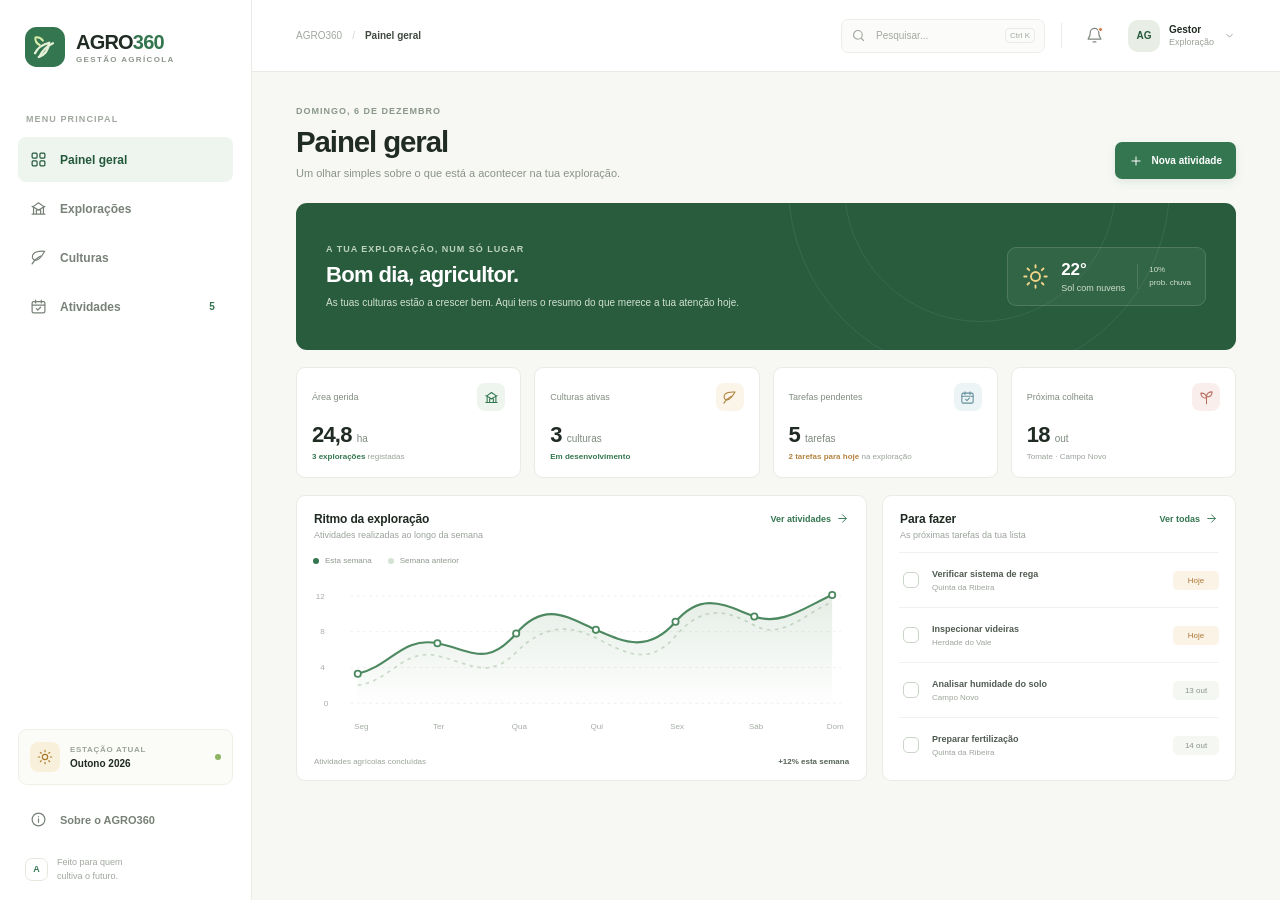
==== index.html @ 3fc0e22f "Add files via upload" ====
<!doctype html>
<html lang="pt-PT">
  <head>
    <meta charset="utf-8">
    <meta name="viewport" content="width=device-width, initial-scale=1">
    <meta name="theme-color" content="#f7f8f4">
    <meta name="description" content="AGRO360 — acompanha a tua exploração agrícola num só lugar.">
    <title>Painel | AGRO360</title>
    <link rel="manifest" href="manifest.json">
    <link rel="icon" href="assets/images/logo.svg" type="image/svg+xml">
    <link rel="stylesheet" href="assets/css/styles.css">
    <script type="module" src="assets/js/app.js"></script>
  </head>
  <body>
    <div class="app-shell">
      <aside class="sidebar" aria-label="Navegação principal">
        <a class="brand" href="index.html" aria-label="AGRO360 — início">
          <img src="assets/images/logo.svg" alt="" width="40" height="40">
          <span class="brand-copy"><strong>AGRO<span>360</span></strong><small>GESTÃO AGRÍCOLA</small></span>
        </a>
        <div class="sidebar-label">MENU PRINCIPAL</div>
        <nav class="primary-nav">
          <a class="nav-link is-active" href="#dashboard" data-view="dashboard" aria-current="page"><span class="nav-icon" data-icon="grid"></span><span>Painel geral</span></a>
          <a class="nav-link" href="#exploracoes" data-view="exploracoes"><span class="nav-icon" data-icon="land"></span><span>Explorações</span></a>
          <a class="nav-link" href="#culturas" data-view="culturas"><span class="nav-icon" data-icon="leaf"></span><span>Culturas</span></a>
          <a class="nav-link" href="#atividades" data-view="atividades"><span class="nav-icon" data-icon="calendar"></span><span>Atividades</span><span class="nav-count" id="pending-count">6</span></a>
        </nav>
        <div class="sidebar-bottom">
          <div class="season-card"><span class="season-icon" data-icon="sun"></span><div><span>ESTAÇÃO ATUAL</span><strong>Outono 2026</strong></div><span class="season-dot" aria-hidden="true"></span></div>
          <a class="nav-link about-link" href="pages/sobre.html"><span class="nav-icon" data-icon="info"></span><span>Sobre o AGRO360</span></a>
          <div class="sidebar-credit"><span class="credit-mark">A</span><span>Feito para quem<br>cultiva o futuro.</span></div>
        </div>
      </aside>
      <main class="main-area">
        <header class="topbar">
          <div class="breadcrumbs"><span>AGRO360</span><span class="crumb-divider">/</span><strong id="current-section">Painel geral</strong></div>
          <div class="topbar-actions">
            <label class="search-box"><span data-icon="search"></span><input id="global-search" type="search" placeholder="Pesquisar..." aria-label="Pesquisar na página"><kbd>Ctrl K</kbd></label>
            <span class="topbar-divider" aria-hidden="true"></span>
            <button class="icon-button notification-button" type="button" aria-label="Notificações"><span data-icon="bell"></span><i aria-hidden="true"></i></button>
            <div class="profile" aria-label="Perfil do gestor"><span class="avatar">AG</span><span class="profile-copy"><strong>Gestor</strong><small>Exploração</small></span><span class="profile-chevron" data-icon="chevron-down"></span></div>
          </div>
        </header>
        <div class="page-content" id="app-content" aria-live="polite"></div>
      </main>
    </div>
    <nav class="mobile-nav" aria-label="Navegação móvel">
      <a class="mobile-nav-link is-active" href="#dashboard" data-view="dashboard" aria-label="Painel geral"><span data-icon="grid"></span><small>Painel</small></a>
      <a class="mobile-nav-link" href="#exploracoes" data-view="exploracoes" aria-label="Explorações"><span data-icon="land"></span><small>Campos</small></a>
      <a class="mobile-nav-link" href="#culturas" data-view="culturas" aria-label="Culturas"><span data-icon="leaf"></span><small>Culturas</small></a>
      <a class="mobile-nav-link" href="#atividades" data-view="atividades" aria-label="Atividades"><span data-icon="calendar"></span><small>Tarefas</small></a>
    </nav>
    <div class="modal-backdrop" id="activity-modal" hidden>
      <section class="dialog" role="dialog" aria-modal="true" aria-labelledby="modal-title">
        <div class="dialog-heading"><div><span class="eyebrow">ORGANIZA A EXPLORAÇÃO</span><h2 id="modal-title">Nova atividade</h2></div><button class="icon-button close-modal" type="button" aria-label="Fechar"><span data-icon="close"></span></button></div>
        <form id="activity-form">
          <label class="field-label" for="activity-name">O que é preciso fazer?</label>
          <input class="form-input" id="activity-name" name="name" maxlength="70" placeholder="Ex.: Verificar sistema de rega" required>
          <label class="field-label" for="activity-field">Exploração</label>
          <select class="form-input" id="activity-field" name="field"><option>Quinta da Ribeira</option><option>Herdade do Vale</option><option>Campo Novo</option></select>
          <label class="field-label" for="activity-date">Data prevista</label>
          <input class="form-input" id="activity-date" name="date" type="date" required>
          <div class="dialog-actions"><button class="button button-quiet close-modal" type="button">Cancelar</button><button class="button button-primary" type="submit"><span data-icon="plus"></span>Adicionar atividade</button></div>
        </form>
      </section>
    </div>
    <div class="toast" id="toast" role="status" aria-live="polite"></div>
  </body>
</html>
---- assets/css/styles.css ----
:root {
  color-scheme: light;
  --ink: #202b23;
  --muted: #899188;
  --line: #e9ece5;
  --canvas: #f7f8f4;
  --paper: #fff;
  --green: #347650;
  --green-dark: #24583b;
  --green-soft: #edf5ee;
  --amber-soft: #fbf3e6;
  --red: #bd6250;
  --red-soft: #faeeeb;
  font-family: "DM Sans", "Segoe UI", sans-serif;
  font-synthesis: none;
  text-rendering: optimizeLegibility;
  -webkit-font-smoothing: antialiased;
  -moz-osx-font-smoothing: grayscale;
  font-weight: 400;
  background: var(--canvas);
  color: var(--ink);
}

* {
  box-sizing: border-box;
}

body {
  min-width: 320px;
  min-height: 100vh;
  margin: 0;
}

button,
input,
select {
  font: inherit;
}

button,
a {
  -webkit-tap-highlight-color: transparent;
}

button {
  color: inherit;
}

a {
  color: inherit;
  text-decoration: none;
}

svg {
  display: block;
}

[hidden] {
  display: none !important;
}

.app-shell {
  min-height: 100vh;
}

.sidebar {
  width: 252px;
  position: fixed;
  inset: 0 auto 0 0;
  z-index: 5;
  display: flex;
  flex-direction: column;
  padding: 27px 18px 17px;
  background: #fff;
  border-right: 1px solid var(--line);
}

.brand {
  display: flex;
  align-items: center;
  gap: 11px;
  padding: 0 7px;
}

.brand img {
  flex: 0 0 40px;
}

.brand-copy {
  display: flex;
  flex-direction: column;
  gap: 1px;
}

.brand-copy strong {
  font-family: Manrope, sans-serif;
  font-size: 20px;
  letter-spacing: -.8px;
  line-height: 1.2;
}

.brand-copy strong span {
  color: var(--green);
}

.brand-copy small {
  color: #8d968c;
  font-size: 8px;
  font-weight: 700;
  letter-spacing: 1.35px;
}

.sidebar-label {
  margin: 47px 8px 13px;
  color: #a1a89f;
  font-size: 9px;
  font-weight: 700;
  letter-spacing: 1.1px;
}

.primary-nav {
  display: grid;
  gap: 4px;
}

.nav-link {
  min-height: 45px;
  display: flex;
  align-items: center;
  gap: 12px;
  padding: 0 11px;
  border-radius: 8px;
  color: #788178;
  font-size: 12px;
  font-weight: 600;
  transition: .18s ease;
}

.nav-link:hover {
  background: #f7f8f5;
  color: var(--ink);
}

.nav-link.is-active {
  color: var(--green-dark);
  background: var(--green-soft);
}

.nav-icon {
  width: 19px;
  height: 19px;
  display: grid;
  place-items: center;
}

.nav-icon svg {
  width: 17px;
  height: 17px;
}

.nav-count {
  margin-left: auto;
  min-width: 20px;
  height: 20px;
  display: grid;
  place-items: center;
  border-radius: 6px;
  background: #fff;
  color: var(--green);
  font-size: 10px;
}

.sidebar-bottom {
  margin-top: auto;
}

.season-card {
  display: flex;
  align-items: center;
  gap: 10px;
  margin: 0 0 15px;
  padding: 12px 11px;
  border: 1px solid #eef0e8;
  border-radius: 9px;
  background: #fbfcf8;
}

.season-icon {
  width: 30px;
  height: 30px;
  display: grid;
  place-items: center;
  border-radius: 8px;
  color: #a9782e;
  background: #f9f0dc;
}

.season-icon svg {
  width: 16px;
  height: 16px;
}

.season-card div {
  display: grid;
  gap: 4px;
}

.season-card div span {
  color: #9ca399;
  font-size: 8px;
  font-weight: 700;
  letter-spacing: .7px;
}

.season-card strong {
  font-size: 10px;
  font-weight: 600;
}

.season-dot {
  width: 6px;
  height: 6px;
  margin-left: auto;
  border-radius: 50%;
  background: #8db461;
}

.about-link {
  min-height: 39px;
  font-size: 11px;
}

.sidebar-credit {
  display: flex;
  align-items: center;
  gap: 9px;
  margin: 17px 7px 0;
  color: #a0a79e;
  font-size: 9px;
  line-height: 1.5;
}

.credit-mark {
  width: 23px;
  height: 23px;
  display: grid;
  place-items: center;
  border: 1px solid #e4e9df;
  border-radius: 7px;
  color: var(--green);
  font-family: Manrope, sans-serif;
  font-weight: 800;
}

.main-area {
  min-height: 100vh;
  margin-left: 252px;
}

.topbar {
  height: 72px;
  position: sticky;
  top: 0;
  z-index: 4;
  display: flex;
  align-items: center;
  justify-content: space-between;
  padding: 0 44px;
  border-bottom: 1px solid var(--line);
  background: rgba(255, 255, 255, .94);
  backdrop-filter: blur(12px);
}

.breadcrumbs {
  display: flex;
  align-items: center;
  gap: 10px;
  color: #a0a79f;
  font-size: 10px;
}

.breadcrumbs strong {
  color: #404a41;
  font-weight: 600;
}

.crumb-divider {
  color: #d2d7ce;
}

.topbar-actions {
  display: flex;
  align-items: center;
  gap: 16px;
}

.search-box {
  width: 204px;
  height: 34px;
  display: flex;
  align-items: center;
  gap: 8px;
  padding: 0 9px;
  border: 1px solid #ecefe9;
  border-radius: 7px;
  color: #9da49a;
  background: #fbfcfa;
}

.search-box>span svg {
  width: 15px;
  height: 15px;
}

.search-box input {
  width: 100%;
  min-width: 0;
  border: 0;
  outline: 0;
  color: var(--ink);
  background: transparent;
  font-size: 10px;
}

.search-box input::placeholder {
  color: #a2a9a0;
}

.search-box kbd {
  flex: 0 0 auto;
  padding: 2px 4px;
  border: 1px solid #e9ece6;
  border-radius: 4px;
  color: #a2a9a0;
  font-family: inherit;
  font-size: 8px;
}

.topbar-divider {
  width: 1px;
  height: 25px;
  background: var(--line);
}

.icon-button {
  width: 34px;
  height: 34px;
  display: grid;
  place-items: center;
  border: 1px solid transparent;
  border-radius: 8px;
  background: transparent;
  color: #7f887e;
  cursor: pointer;
}

.icon-button:hover {
  border-color: var(--line);
  background: #fbfcfa;
}

.icon-button svg {
  width: 17px;
  height: 17px;
}

.notification-button {
  position: relative;
}

.notification-button i {
  width: 5px;
  height: 5px;
  position: absolute;
  top: 7px;
  right: 8px;
  border: 1px solid #fff;
  border-radius: 50%;
  background: #d17a4b;
}

.profile {
  display: flex;
  align-items: center;
  gap: 9px;
}

.avatar {
  width: 32px;
  height: 32px;
  display: grid;
  place-items: center;
  border-radius: 10px;
  background: #e8eee5;
  color: var(--green-dark);
  font-size: 10px;
  font-weight: 700;
}

.profile-copy {
  display: grid;
  gap: 2px;
}

.profile-copy strong {
  font-size: 10px;
  font-weight: 600;
}

.profile-copy small {
  color: #9aa198;
  font-size: 9px;
}

.profile-chevron {
  color: #9aa198;
}

.profile-chevron svg {
  width: 13px;
  height: 13px;
}

.page-content {
  width: min(1180px, 100%);
  margin: 0 auto;
  padding: 34px 44px 54px;
}

.page-heading {
  display: flex;
  align-items: flex-end;
  justify-content: space-between;
  gap: 18px;
  margin-bottom: 24px;
}

.eyebrow {
  display: block;
  margin-bottom: 8px;
  color: #8a978a;
  font-size: 9px;
  font-weight: 700;
  letter-spacing: 1px;
}

h1,
h2,
h3 {
  font-family: Manrope, "Segoe UI", sans-serif;
}

.page-heading h1 {
  margin: 0;
  font-size: clamp(24px, 2.3vw, 31px);
  font-weight: 700;
  letter-spacing: -1.1px;
  line-height: 1.2;
}

.page-heading p {
  margin: 8px 0 0;
  color: #8a9389;
  font-size: 11px;
}

.button {
  min-height: 37px;
  display: inline-flex;
  align-items: center;
  justify-content: center;
  gap: 8px;
  padding: 0 13px;
  border: 1px solid transparent;
  border-radius: 7px;
  font-size: 10px;
  font-weight: 600;
  cursor: pointer;
  transition: .18s ease;
}

.button svg {
  width: 14px;
  height: 14px;
}

.button-primary {
  background: var(--green);
  color: white;
  box-shadow: 0 3px 8px #34765020;
}

.button-primary:hover {
  background: var(--green-dark);
  transform: translateY(-1px);
}

.button-quiet {
  border-color: var(--line);
  background: white;
  color: #667066;
}

.button-quiet:hover {
  background: #f7f8f5;
}

.welcome-banner {
  min-height: 147px;
  position: relative;
  overflow: hidden;
  display: flex;
  align-items: center;
  justify-content: space-between;
  gap: 20px;
  margin-bottom: 17px;
  padding: 25px 30px;
  border-radius: 11px;
  background: #285c3d;
  color: #fff;
}

.welcome-banner::before,
.welcome-banner::after {
  content: "";
  position: absolute;
  border: 1px solid #ffffff14;
  border-radius: 50%;
  pointer-events: none;
}

.welcome-banner::before {
  width: 270px;
  height: 270px;
  top: -153px;
  right: 120px;
}

.welcome-banner::after {
  width: 380px;
  height: 380px;
  top: -208px;
  right: 66px;
}

.welcome-copy,
.weather-summary {
  position: relative;
  z-index: 1;
}

.welcome-copy .eyebrow {
  margin-bottom: 8px;
  color: #bed3be;
}

.welcome-copy h2 {
  margin: 0;
  font-size: 22px;
  font-weight: 600;
  letter-spacing: -.65px;
}

.welcome-copy p {
  max-width: 440px;
  margin: 7px 0 0;
  color: #d1e0d1;
  font-size: 10px;
  line-height: 1.55;
}

.weather-summary {
  min-width: 166px;
  display: flex;
  align-items: center;
  gap: 12px;
  padding: 12px 14px;
  border: 1px solid #ffffff24;
  border-radius: 9px;
  background: #ffffff0d;
}

.weather-sun {
  color: #f3d58a;
}

.weather-sun svg {
  width: 27px;
  height: 27px;
}

.weather-text {
  display: grid;
  gap: 3px;
}

.weather-text strong {
  font-family: Manrope, sans-serif;
  font-size: 17px;
}

.weather-text span {
  color: #d0dfd0;
  font-size: 9px;
}

.weather-extra {
  margin-left: auto;
  padding-left: 11px;
  border-left: 1px solid #ffffff24;
  color: #d0dfd0;
  font-size: 8px;
  line-height: 1.55;
}

.metrics-grid {
  display: grid;
  grid-template-columns: repeat(4, minmax(0, 1fr));
  gap: 13px;
  margin-bottom: 17px;
}

.metric-card {
  min-height: 111px;
  padding: 15px 15px 13px;
  border: 1px solid var(--line);
  border-radius: 9px;
  background: var(--paper);
}

.metric-top {
  display: flex;
  align-items: center;
  justify-content: space-between;
  gap: 8px;
}

.metric-label {
  color: #818b81;
  font-size: 9px;
  font-weight: 500;
}

.metric-icon {
  width: 28px;
  height: 28px;
  display: grid;
  place-items: center;
  border-radius: 8px;
}

.metric-icon svg {
  width: 15px;
  height: 15px;
}

.metric-icon.green {
  color: var(--green);
  background: #edf5ee;
}

.metric-icon.gold {
  color: #ad823d;
  background: #fbf4e8;
}

.metric-icon.blue {
  color: #638e9b;
  background: #edf4f5;
}

.metric-icon.rose {
  color: #ba7060;
  background: #f9eeeb;
}

.metric-number {
  display: flex;
  align-items: baseline;
  gap: 5px;
  margin-top: 11px;
  font-family: Manrope, sans-serif;
  font-size: 22px;
  font-weight: 700;
  letter-spacing: -.8px;
}

.metric-number small {
  color: #7e897e;
  font-family: "DM Sans", sans-serif;
  font-size: 10px;
  font-weight: 500;
  letter-spacing: 0;
}

.metric-note {
  margin-top: 4px;
  color: #9aa299;
  font-size: 8px;
}

.metric-note .positive {
  color: var(--green);
  font-weight: 600;
}

.metric-note .highlight {
  color: #b4823e;
  font-weight: 600;
}

.dashboard-grid {
  display: grid;
  grid-template-columns: minmax(0, 1.42fr) minmax(275px, .88fr);
  gap: 15px;
}

.panel {
  min-width: 0;
  border: 1px solid var(--line);
  border-radius: 9px;
  background: #fff;
}

.panel-header {
  display: flex;
  align-items: flex-start;
  justify-content: space-between;
  gap: 12px;
  padding: 16px 17px 12px;
}

.panel-header h2 {
  margin: 0;
  font-size: 12px;
  font-weight: 700;
  letter-spacing: -.15px;
}

.panel-header p {
  margin: 4px 0 0;
  color: #9ba39a;
  font-size: 9px;
}

.text-link {
  display: inline-flex;
  align-items: center;
  gap: 5px;
  color: var(--green);
  font-size: 9px;
  font-weight: 600;
  white-space: nowrap;
}

.text-link:hover {
  color: var(--green-dark);
}

.text-link svg {
  width: 13px;
  height: 13px;
}

.chart-area {
  padding: 4px 16px 12px;
}

.chart-legend {
  display: flex;
  align-items: center;
  gap: 16px;
  color: #8e978d;
  font-size: 8px;
}

.chart-legend span {
  display: inline-flex;
  align-items: center;
  gap: 6px;
}

.legend-dot {
  width: 6px;
  height: 6px;
  border-radius: 50%;
  background: var(--green);
}

.legend-dot.muted {
  background: #d4e3d3;
}

.chart {
  width: 100%;
  height: 173px;
  overflow: visible;
  margin-top: 7px;
}

.chart text {
  fill: #a5ada4;
  font-family: "DM Sans", sans-serif;
  font-size: 9px;
}

.chart .grid-line {
  stroke: #edf0eb;
  stroke-dasharray: 3 4;
}

.chart .area-fill {
  fill: url(#chartFill);
}

.chart .chart-line {
  fill: none;
  stroke: #4d8960;
  stroke-linecap: round;
  stroke-linejoin: round;
  stroke-width: 2.4;
}

.chart .chart-point {
  fill: #fff;
  stroke: #4d8960;
  stroke-width: 2;
}

.panel-footer {
  display: flex;
  justify-content: space-between;
  padding: 0 17px 14px;
  color: #9ba39a;
  font-size: 8px;
}

.panel-footer strong {
  color: #546255;
  font-weight: 600;
}

.tasks-list {
  display: grid;
  padding: 0 16px 5px;
}

.task-row {
  display: flex;
  align-items: center;
  gap: 10px;
  min-height: 55px;
  border-top: 1px solid #f0f2ee;
}

.task-check {
  width: 16px;
  height: 16px;
  flex: 0 0 16px;
  appearance: none;
  border: 1.4px solid #cbd4c9;
  border-radius: 5px;
  background: white;
  cursor: pointer;
}

.task-check:checked {
  border-color: var(--green);
  background: var(--green);
}

.task-check:checked::after {
  content: "";
  width: 7px;
  height: 4px;
  display: block;
  margin: 3px 0 0 3px;
  border-bottom: 1.5px solid white;
  border-left: 1.5px solid white;
  transform: rotate(-45deg);
}

.task-copy {
  min-width: 0;
  flex: 1;
  display: grid;
  gap: 4px;
}

.task-copy strong {
  overflow: hidden;
  color: #505b51;
  font-size: 9px;
  font-weight: 600;
  text-overflow: ellipsis;
  white-space: nowrap;
}

.task-copy span {
  color: #9da49b;
  font-size: 8px;
}

.task-date {
  min-width: 46px;
  padding: 5px 6px;
  border-radius: 5px;
  color: #8a938a;
  background: #f5f7f3;
  font-size: 8px;
  text-align: center;
  white-space: nowrap;
}

.task-date.today {
  color: #ae7836;
  background: var(--amber-soft);
}

.task-row.is-complete .task-copy strong {
  color: #a2aaa1;
  text-decoration: line-through;
}

.task-row.is-complete .task-date {
  opacity: .6;
}

.empty-state {
  padding: 23px 12px;
  color: #8e978e;
  font-size: 10px;
  text-align: center;
}

.empty-state strong {
  display: block;
  margin-bottom: 5px;
  color: #596459;
  font-size: 11px;
}

.section-grid {
  display: grid;
  grid-template-columns: repeat(3, minmax(0, 1fr));
  gap: 14px;
}

.field-card,
.crop-card {
  overflow: hidden;
  border: 1px solid var(--line);
  border-radius: 10px;
  background: #fff;
}

.field-illustration {
  height: 106px;
  position: relative;
  overflow: hidden;
  background: linear-gradient(155deg, #dce9d5, #a9c18e);
}

.field-illustration::before {
  content: "";
  position: absolute;
  width: 130%;
  height: 80px;
  left: -15%;
  bottom: -26px;
  border: 1px solid #fff8;
  border-radius: 50%;
  transform: rotate(-8deg);
  box-shadow: 0 -13px 0 #70966e, 0 -27px 0 #8faf7a, 0 -41px 0 #9fbd88;
}

.field-illustration.gold {
  background: linear-gradient(155deg, #efe8c7, #c9b877);
}

.field-illustration.gold::before {
  box-shadow: 0 -13px 0 #aa9d64, 0 -27px 0 #c1b478, 0 -41px 0 #d2c58a;
}

.field-illustration.blue {
  background: linear-gradient(155deg, #d9e8df, #9cb6a2);
}

.field-illustration.blue::before {
  box-shadow: 0 -13px 0 #648b73, 0 -27px 0 #7ea389, 0 -41px 0 #94b19a;
}

.field-tag {
  position: absolute;
  top: 10px;
  left: 10px;
  padding: 5px 7px;
  border: 1px solid #ffffffa3;
  border-radius: 5px;
  background: #ffffffd9;
  color: #5e745d;
  font-size: 8px;
  font-weight: 600;
}

.field-body,
.crop-body {
  padding: 15px;
}

.field-title-row {
  display: flex;
  justify-content: space-between;
  gap: 10px;
}

.field-title-row h2,
.crop-title {
  margin: 0;
  font-size: 12px;
  font-weight: 700;
}

.field-title-row span {
  color: var(--green);
  font-size: 9px;
  font-weight: 600;
}

.field-body p,
.crop-body p {
  margin: 6px 0 14px;
  color: #929b91;
  font-size: 9px;
}

.field-stats {
  display: flex;
  gap: 23px;
  padding-top: 11px;
  border-top: 1px solid #eff1ed;
}

.field-stats div {
  display: grid;
  gap: 4px;
}

.field-stats span {
  color: #9ba39a;
  font-size: 8px;
}

.field-stats strong {
  color: #566056;
  font-size: 9px;
  font-weight: 600;
}

.crop-top {
  display: flex;
  align-items: center;
  gap: 11px;
  margin-bottom: 14px;
}

.crop-emoji {
  width: 38px;
  height: 38px;
  display: grid;
  place-items: center;
  border-radius: 10px;
  background: #edf5e8;
  font-size: 18px;
}

.crop-emoji.orange {
  background: #f9f0df;
}

.crop-emoji.purple {
  background: #f1edf6;
}

.crop-top small {
  display: block;
  margin-top: 4px;
  color: #98a097;
  font-size: 8px;
}

.progress-label {
  display: flex;
  justify-content: space-between;
  margin: 14px 0 7px;
  color: #8f998e;
  font-size: 8px;
}

.progress-label strong {
  color: #647064;
  font-size: 8px;
}

.progress-track {
  height: 5px;
  overflow: hidden;
  border-radius: 99px;
  background: #edf0eb;
}

.progress-value {
  height: 100%;
  border-radius: inherit;
  background: #7cab73;
}

.crop-meta {
  display: flex;
  justify-content: space-between;
  gap: 8px;
  margin-top: 14px;
  padding-top: 11px;
  border-top: 1px solid #eff1ed;
  color: #929b91;
  font-size: 8px;
}

.crop-meta strong {
  color: #566056;
  font-size: 8px;
  font-weight: 600;
}

.activity-panel {
  overflow: hidden;
}

.activity-row {
  display: grid;
  grid-template-columns: 38px minmax(0, 1fr) auto;
  align-items: center;
  gap: 12px;
  padding: 12px 17px;
  border-top: 1px solid #f0f2ee;
}

.activity-date {
  min-height: 38px;
  display: grid;
  place-content: center;
  border-radius: 8px;
  background: #f3f6ef;
  text-align: center;
}

.activity-date strong {
  color: #557455;
  font-family: Manrope, sans-serif;
  font-size: 14px;
  line-height: 1;
}

.activity-date span {
  margin-top: 3px;
  color: #909a8e;
  font-size: 7px;
  text-transform: uppercase;
}

.activity-details strong {
  display: block;
  color: #4e594f;
  font-size: 10px;
  font-weight: 600;
}

.activity-details span {
  display: block;
  margin-top: 4px;
  color: #9aa198;
  font-size: 8px;
}

.activity-status {
  display: flex;
  align-items: center;
  gap: 6px;
  padding: 5px 7px;
  border-radius: 5px;
  background: var(--amber-soft);
  color: #a97a3f;
  font-size: 8px;
  white-space: nowrap;
}

.activity-status.done {
  background: var(--green-soft);
  color: var(--green);
}

.activity-status.late {
  background: var(--red-soft);
  color: var(--red);
}

.activity-status .task-check {
  width: 12px;
  height: 12px;
  flex-basis: 12px;
}

.activity-status .task-check:checked::after {
  width: 6px;
  height: 3px;
  margin: 2px 0 0 2px;
}

.about-hero {
  max-width: 730px;
  margin: 14px 0 25px;
}

.about-hero h1 {
  margin-bottom: 12px;
  font-size: 36px;
  letter-spacing: -1.3px;
}

.about-hero p {
  max-width: 610px;
  color: #788379;
  font-size: 13px;
  line-height: 1.8;
}

.about-values {
  display: grid;
  grid-template-columns: repeat(3, 1fr);
  gap: 13px;
}

.value-card {
  padding: 18px;
  border: 1px solid var(--line);
  border-radius: 9px;
  background: #fff;
}

.value-card .metric-icon {
  margin-bottom: 15px;
}

.value-card h2 {
  margin-bottom: 7px;
  font-size: 13px;
}

.value-card p {
  margin: 0;
  color: #859086;
  font-size: 10px;
  line-height: 1.7;
}

.modal-backdrop {
  position: fixed;
  inset: 0;
  z-index: 10;
  display: grid;
  place-items: center;
  padding: 20px;
  background: #17231970;
  backdrop-filter: blur(3px);
}

.dialog {
  width: min(100%, 430px);
  padding: 22px;
  border: 1px solid #ffffffa3;
  border-radius: 12px;
  background: white;
  box-shadow: 0 24px 70px #18251d36;
}

.dialog-heading {
  display: flex;
  align-items: flex-start;
  justify-content: space-between;
  margin-bottom: 20px;
}

.dialog-heading .eyebrow {
  margin-bottom: 5px;
}

.dialog-heading h2 {
  margin: 0;
  font-size: 20px;
  letter-spacing: -.5px;
}

.dialog form {
  display: grid;
}

.field-label {
  margin: 0 0 7px;
  color: #5f6b60;
  font-size: 10px;
  font-weight: 600;
}

.form-input {
  width: 100%;
  height: 39px;
  margin-bottom: 15px;
  padding: 0 10px;
  border: 1px solid #e6eae3;
  border-radius: 6px;
  outline: 0;
  background: #fcfdfb;
  color: #3d493f;
  font-size: 10px;
}

.form-input:focus {
  border-color: #77a282;
  box-shadow: 0 0 0 3px #34765016;
}

.dialog-actions {
  display: flex;
  justify-content: flex-end;
  gap: 8px;
  margin-top: 2px;
}

.toast {
  position: fixed;
  right: 24px;
  bottom: 24px;
  z-index: 12;
  padding: 11px 15px;
  border: 1px solid #dce9db;
  border-radius: 8px;
  background: #fff;
  color: #386c48;
  box-shadow: 0 6px 22px #26362914;
  font-size: 10px;
  opacity: 0;
  pointer-events: none;
  transform: translateY(8px);
  transition: .2s ease;
}

.toast.is-visible {
  opacity: 1;
  transform: translateY(0);
}

.mobile-nav {
  display: none;
}

.offline-page {
  min-height: 100vh;
  display: grid;
  place-items: center;
  padding: 24px;
}

.offline-card {
  width: min(100%, 440px);
  padding: 32px;
  text-align: center;
}

.offline-card img {
  margin: 0 auto 20px;
}

.offline-card h1 {
  margin: 0 0 10px;
  font-size: 24px;
}

.offline-card p {
  margin: 0 auto 22px;
  color: #859086;
  font-size: 12px;
  line-height: 1.7;
}

@media (max-width: 1120px) {
  .topbar {
    padding-right: 28px;
    padding-left: 28px;
  }

  .page-content {
    padding-right: 28px;
    padding-left: 28px;
  }

  .metrics-grid {
    grid-template-columns: repeat(2, minmax(0, 1fr));
  }

  .section-grid {
    grid-template-columns: repeat(2, minmax(0, 1fr));
  }

  .section-grid> :last-child:nth-child(odd) {
    grid-column: 1 / -1;
  }
}

@media (max-width: 820px) {
  .sidebar {
    width: 218px;
  }

  .main-area {
    margin-left: 218px;
  }

  .search-box {
    width: 170px;
  }

  .dashboard-grid {
    grid-template-columns: 1fr;
  }
}

@media (max-width: 640px) {
  body {
    padding-bottom: 66px;
  }

  .sidebar {
    display: none;
  }

  .main-area {
    margin-left: 0;
  }

  .topbar {
    height: 57px;
    padding: 0 18px;
  }

  .breadcrumbs {
    gap: 7px;
    font-size: 9px;
  }

  .topbar-actions {
    gap: 8px;
  }

  .search-box {
    width: 33px;
    height: 33px;
    justify-content: center;
    padding: 0;
    border-color: transparent;
    background: transparent;
  }

  .search-box input,
  .search-box kbd {
    display: none;
  }

  .search-box:focus-within {
    position: absolute;
    right: 105px;
    left: 16px;
    z-index: 2;
    width: auto;
    justify-content: flex-start;
    padding: 0 9px;
    border-color: var(--line);
    background: white;
  }

  .search-box:focus-within input {
    display: block;
  }

  .topbar-divider,
  .profile-copy,
  .profile-chevron {
    display: none;
  }

  .avatar {
    width: 29px;
    height: 29px;
  }

  .page-content {
    padding: 25px 16px 34px;
  }

  .page-heading {
    align-items: flex-start;
    margin-bottom: 17px;
  }

  .page-heading h1 {
    font-size: 24px;
  }

  .page-heading p {
    max-width: 240px;
    font-size: 10px;
    line-height: 1.5;
  }

  .page-heading>.button {
    min-height: 34px;
    gap: 5px;
    padding: 0 9px;
    font-size: 9px;
    white-space: nowrap;
  }

  .welcome-banner {
    min-height: 135px;
    align-items: flex-start;
    padding: 20px;
  }

  .welcome-copy h2 {
    max-width: 220px;
    font-size: 19px;
  }

  .welcome-copy p {
    max-width: 250px;
    font-size: 9px;
  }

  .weather-summary {
    min-width: 0;
    gap: 8px;
    padding: 9px;
  }

  .weather-extra {
    display: none;
  }

  .weather-sun svg {
    width: 23px;
    height: 23px;
  }

  .weather-text strong {
    font-size: 14px;
  }

  .weather-text span {
    font-size: 8px;
  }

  .metrics-grid {
    gap: 9px;
    margin-bottom: 12px;
  }

  .metric-card {
    min-height: 101px;
    padding: 12px;
  }

  .metric-label {
    font-size: 8px;
  }

  .metric-icon {
    width: 25px;
    height: 25px;
  }

  .metric-number {
    margin-top: 9px;
    font-size: 20px;
  }

  .metric-note {
    font-size: 7px;
  }

  .dashboard-grid {
    gap: 12px;
  }

  .chart {
    height: 158px;
  }

  .panel-header {
    padding-right: 13px;
    padding-left: 13px;
  }

  .tasks-list {
    padding-right: 12px;
    padding-left: 12px;
  }

  .section-grid {
    grid-template-columns: 1fr;
  }

  .section-grid> :last-child:nth-child(odd) {
    grid-column: auto;
  }

  .activity-row {
    grid-template-columns: 36px minmax(0, 1fr) auto;
    gap: 9px;
    padding-right: 12px;
    padding-left: 12px;
  }

  .activity-status {
    font-size: 7px;
  }

  .about-hero h1 {
    font-size: 29px;
  }

  .about-hero p {
    font-size: 11px;
  }

  .about-values {
    grid-template-columns: 1fr;
  }

  .mobile-nav {
    height: 62px;
    position: fixed;
    inset: auto 0 0;
    z-index: 6;
    display: grid;
    grid-template-columns: repeat(4, 1fr);
    padding: 5px 9px max(5px, env(safe-area-inset-bottom));
    border-top: 1px solid var(--line);
    background: #fff;
  }

  .mobile-nav-link {
    display: flex;
    flex-direction: column;
    align-items: center;
    justify-content: center;
    gap: 4px;
    border-radius: 7px;
    color: #939c92;
  }

  .mobile-nav-link svg {
    width: 18px;
    height: 18px;
  }

  .mobile-nav-link small {
    font-size: 8px;
    font-weight: 600;
  }

  .mobile-nav-link.is-active {
    color: var(--green);
  }

  .mobile-nav-about {
    grid-template-columns: repeat(2, 1fr);
    max-width: 360px;
    left: 50%;
    transform: translateX(-50%);
    border-right: 1px solid var(--line);
    border-left: 1px solid var(--line);
  }

  .toast {
    right: 14px;
    bottom: 75px;
    left: 14px;
    text-align: center;
  }
}

@media (max-width: 390px) {
  .weather-summary {
    gap: 6px;
    padding: 8px;
  }

  .welcome-banner {
    padding: 16px;
  }

  .welcome-copy h2 {
    max-width: 175px;
    font-size: 17px;
  }

  .welcome-copy p {
    max-width: 180px;
    font-size: 8px;
  }

  .weather-sun svg {
    width: 19px;
    height: 19px;
  }

  .weather-text strong {
    font-size: 12px;
  }

  .weather-text span {
    font-size: 7px;
  }
}

@media (prefers-reduced-motion: reduce) {

  *,
  *::before,
  *::after {
    scroll-behavior: auto !important;
    transition-duration: .01ms !important;
    animation-duration: .01ms !important;
    animation-iteration-count: 1 !important;
  }
}
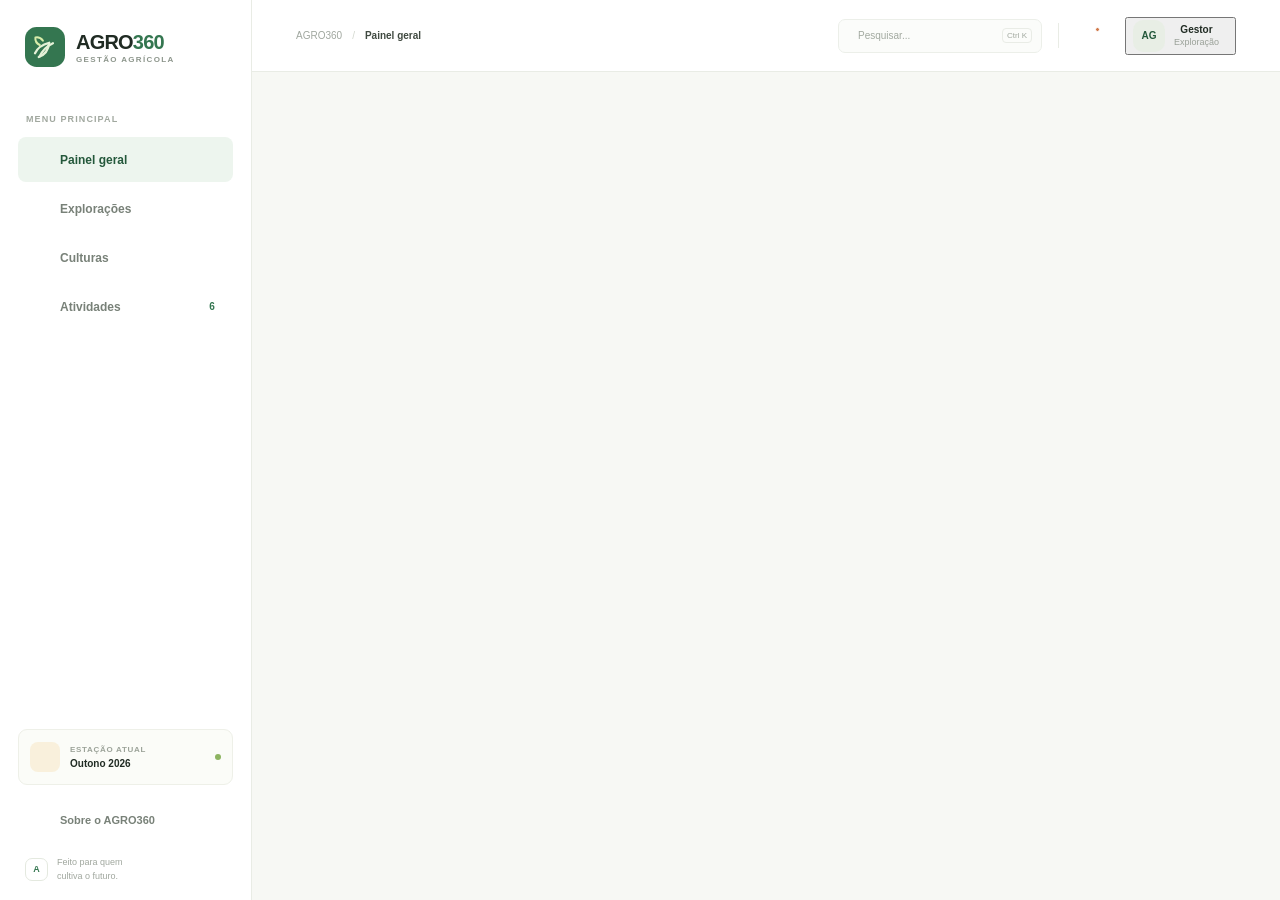
==== commit ee80e4b6: "Add files via upload" ====
--- a/index.html
+++ b/index.html
@@ -9,7 +9,7 @@
     <link rel="manifest" href="manifest.json">
     <link rel="icon" href="assets/images/logo.svg" type="image/svg+xml">
     <link rel="stylesheet" href="assets/css/styles.css">
-    <script type="module" src="assets/js/app.js"></script>
+    <script type="module" src="assets/js/bootstrap.js"></script>
   </head>
   <body>
     <div class="app-shell">
@@ -38,7 +38,7 @@
             <label class="search-box"><span data-icon="search"></span><input id="global-search" type="search" placeholder="Pesquisar..." aria-label="Pesquisar na página"><kbd>Ctrl K</kbd></label>
             <span class="topbar-divider" aria-hidden="true"></span>
             <button class="icon-button notification-button" type="button" aria-label="Notificações"><span data-icon="bell"></span><i aria-hidden="true"></i></button>
-            <div class="profile" aria-label="Perfil do gestor"><span class="avatar">AG</span><span class="profile-copy"><strong>Gestor</strong><small>Exploração</small></span><span class="profile-chevron" data-icon="chevron-down"></span></div>
+            <button class="profile" type="button" data-action="logout" aria-label="Terminar sessão" title="Terminar sessão"><span class="avatar" id="profile-initials">AG</span><span class="profile-copy"><strong id="profile-name">Gestor</strong><small id="profile-email">Exploração</small></span><span class="profile-chevron" data-icon="chevron-down"></span></button>
           </div>
         </header>
         <div class="page-content" id="app-content" aria-live="polite"></div>
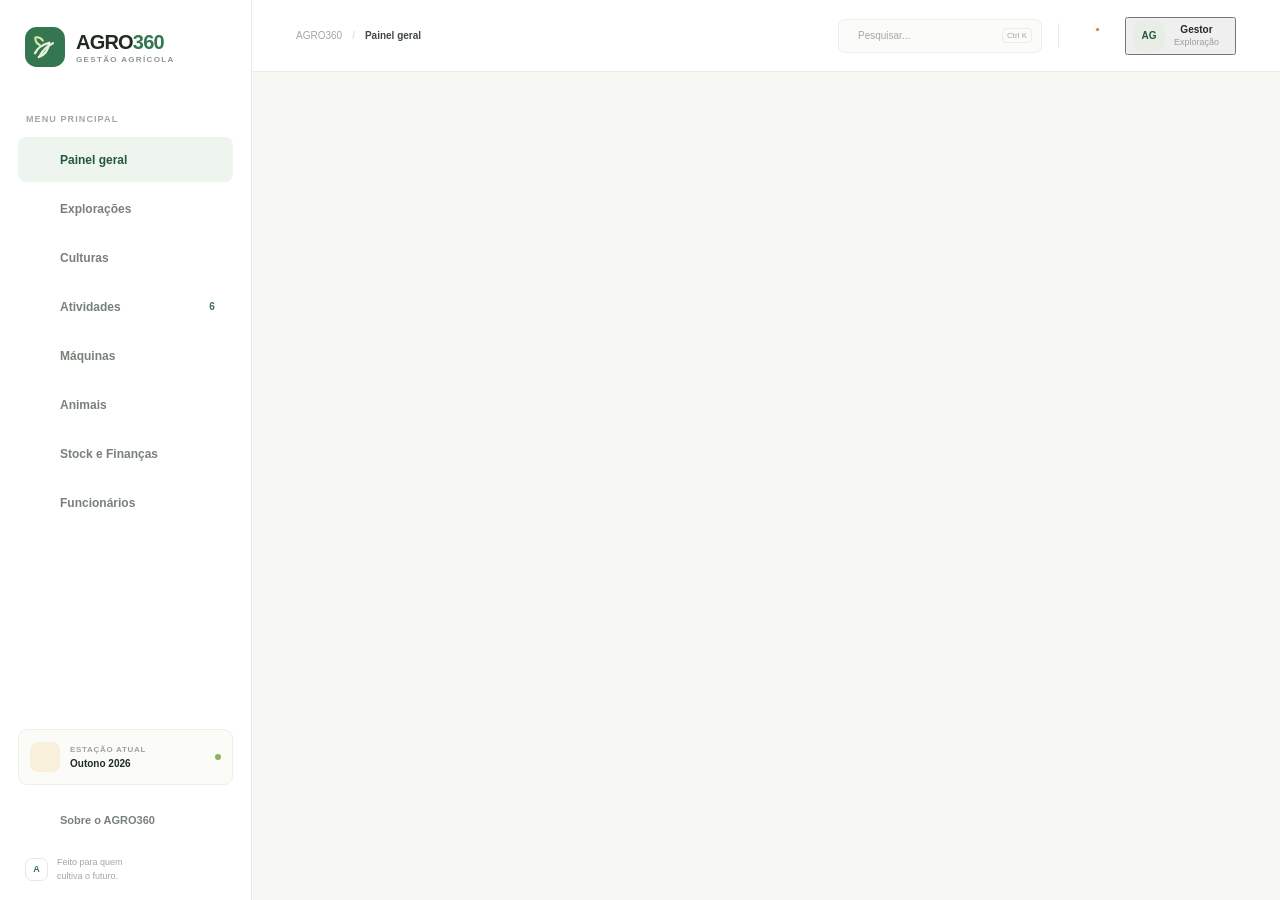
==== commit 1e62be27: "Add files via upload" ====
--- a/index.html
+++ b/index.html
@@ -24,6 +24,10 @@
           <a class="nav-link" href="#exploracoes" data-view="exploracoes"><span class="nav-icon" data-icon="land"></span><span>Explorações</span></a>
           <a class="nav-link" href="#culturas" data-view="culturas"><span class="nav-icon" data-icon="leaf"></span><span>Culturas</span></a>
           <a class="nav-link" href="#atividades" data-view="atividades"><span class="nav-icon" data-icon="calendar"></span><span>Atividades</span><span class="nav-count" id="pending-count">6</span></a>
+          <a class="nav-link" href="#maquinas" data-view="maquinas"><span class="nav-icon" data-icon="machine"></span><span>Máquinas</span></a>
+          <a class="nav-link" href="#animais" data-view="animais"><span class="nav-icon" data-icon="animal"></span><span>Animais</span></a>
+          <a class="nav-link" href="#stock" data-view="stock"><span class="nav-icon" data-icon="stock"></span><span>Stock e Finanças</span></a>
+          <a class="nav-link" href="#funcionarios" data-view="funcionarios"><span class="nav-icon" data-icon="people"></span><span>Funcionários</span></a>
         </nav>
         <div class="sidebar-bottom">
           <div class="season-card"><span class="season-icon" data-icon="sun"></span><div><span>ESTAÇÃO ATUAL</span><strong>Outono 2026</strong></div><span class="season-dot" aria-hidden="true"></span></div>
@@ -64,6 +68,12 @@
         </form>
       </section>
     </div>
+    <div class="modal-backdrop" id="record-modal" hidden>
+      <section class="dialog" role="dialog" aria-modal="true" aria-labelledby="record-modal-title">
+        <div class="dialog-heading"><div><span class="eyebrow" id="record-modal-eyebrow"></span><h2 id="record-modal-title">Novo registo</h2></div><button class="icon-button close-record-modal" type="button" aria-label="Fechar"><span data-icon="close"></span></button></div>
+        <form id="record-form"></form>
+      </section>
+    </div>
     <div class="toast" id="toast" role="status" aria-live="polite"></div>
   </body>
 </html>
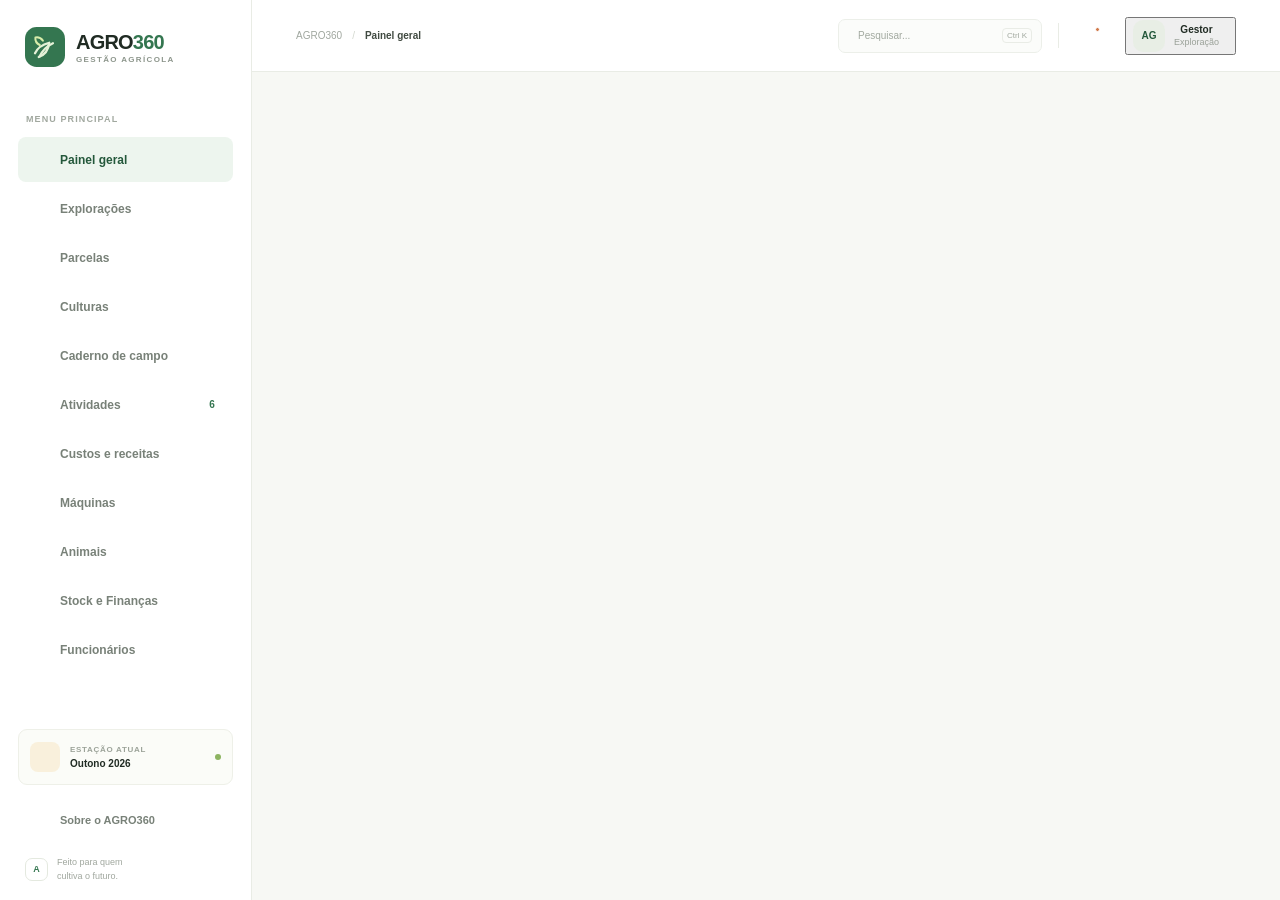
==== commit 74de05d9: "Add files via upload" ====
--- a/index.html
+++ b/index.html
@@ -13,7 +13,7 @@
   </head>
   <body>
     <div class="app-shell">
-      <aside class="sidebar" aria-label="Navegação principal">
+      <aside class="sidebar" id="main-sidebar" aria-label="Navegação principal">
         <a class="brand" href="index.html" aria-label="AGRO360 — início">
           <img src="assets/images/logo.svg" alt="" width="40" height="40">
           <span class="brand-copy"><strong>AGRO<span>360</span></strong><small>GESTÃO AGRÍCOLA</small></span>
@@ -22,8 +22,11 @@
         <nav class="primary-nav">
           <a class="nav-link is-active" href="#dashboard" data-view="dashboard" aria-current="page"><span class="nav-icon" data-icon="grid"></span><span>Painel geral</span></a>
           <a class="nav-link" href="#exploracoes" data-view="exploracoes"><span class="nav-icon" data-icon="land"></span><span>Explorações</span></a>
+          <a class="nav-link" href="#parcelas" data-view="parcelas"><span class="nav-icon" data-icon="land"></span><span>Parcelas</span></a>
           <a class="nav-link" href="#culturas" data-view="culturas"><span class="nav-icon" data-icon="leaf"></span><span>Culturas</span></a>
+          <a class="nav-link" href="#caderno" data-view="caderno"><span class="nav-icon" data-icon="calendar"></span><span>Caderno de campo</span></a>
           <a class="nav-link" href="#atividades" data-view="atividades"><span class="nav-icon" data-icon="calendar"></span><span>Atividades</span><span class="nav-count" id="pending-count">6</span></a>
+          <a class="nav-link" href="#financas" data-view="financas"><span class="nav-icon" data-icon="stock"></span><span>Custos e receitas</span></a>
           <a class="nav-link" href="#maquinas" data-view="maquinas"><span class="nav-icon" data-icon="machine"></span><span>Máquinas</span></a>
           <a class="nav-link" href="#animais" data-view="animais"><span class="nav-icon" data-icon="animal"></span><span>Animais</span></a>
           <a class="nav-link" href="#stock" data-view="stock"><span class="nav-icon" data-icon="stock"></span><span>Stock e Finanças</span></a>
@@ -37,7 +40,9 @@
       </aside>
       <main class="main-area">
         <header class="topbar">
-          <div class="breadcrumbs"><span>AGRO360</span><span class="crumb-divider">/</span><strong id="current-section">Painel geral</strong></div>
+          <div class="breadcrumbs">
+            <span>AGRO360</span><span class="crumb-divider">/</span><strong id="current-section">Painel geral</strong>
+          </div>
           <div class="topbar-actions">
             <label class="search-box"><span data-icon="search"></span><input id="global-search" type="search" placeholder="Pesquisar..." aria-label="Pesquisar na página"><kbd>Ctrl K</kbd></label>
             <span class="topbar-divider" aria-hidden="true"></span>
@@ -51,13 +56,21 @@
     <nav class="mobile-nav" aria-label="Navegação móvel">
       <a class="mobile-nav-link is-active" href="#dashboard" data-view="dashboard" aria-label="Painel geral"><span data-icon="grid"></span><small>Painel</small></a>
       <a class="mobile-nav-link" href="#exploracoes" data-view="exploracoes" aria-label="Explorações"><span data-icon="land"></span><small>Campos</small></a>
+      <a class="mobile-nav-link" href="#parcelas" data-view="parcelas" aria-label="Parcelas"><span data-icon="land"></span><small>Parcelas</small></a>
       <a class="mobile-nav-link" href="#culturas" data-view="culturas" aria-label="Culturas"><span data-icon="leaf"></span><small>Culturas</small></a>
+      <a class="mobile-nav-link" href="#caderno" data-view="caderno" aria-label="Caderno de campo"><span data-icon="calendar"></span><small>Caderno</small></a>
       <a class="mobile-nav-link" href="#atividades" data-view="atividades" aria-label="Atividades"><span data-icon="calendar"></span><small>Tarefas</small></a>
+      <a class="mobile-nav-link" href="#financas" data-view="financas" aria-label="Custos e receitas"><span data-icon="stock"></span><small>Finanças</small></a>
+      <a class="mobile-nav-link" href="#maquinas" data-view="maquinas" aria-label="Máquinas"><span data-icon="machine"></span><small>Máquinas</small></a>
+      <a class="mobile-nav-link" href="#animais" data-view="animais" aria-label="Animais"><span data-icon="animal"></span><small>Animais</small></a>
+      <a class="mobile-nav-link" href="#stock" data-view="stock" aria-label="Stock"><span data-icon="stock"></span><small>Stock</small></a>
+      <a class="mobile-nav-link" href="#funcionarios" data-view="funcionarios" aria-label="Funcionários"><span data-icon="people"></span><small>Equipa</small></a>
     </nav>
     <div class="modal-backdrop" id="activity-modal" hidden>
       <section class="dialog" role="dialog" aria-modal="true" aria-labelledby="modal-title">
         <div class="dialog-heading"><div><span class="eyebrow">ORGANIZA A EXPLORAÇÃO</span><h2 id="modal-title">Nova atividade</h2></div><button class="icon-button close-modal" type="button" aria-label="Fechar"><span data-icon="close"></span></button></div>
         <form id="activity-form">
+          <input type="hidden" id="activity-id" name="id">
           <label class="field-label" for="activity-name">O que é preciso fazer?</label>
           <input class="form-input" id="activity-name" name="name" maxlength="70" placeholder="Ex.: Verificar sistema de rega" required>
           <label class="field-label" for="activity-field">Exploração</label>
@@ -65,6 +78,25 @@
           <label class="field-label" for="activity-date">Data prevista</label>
           <input class="form-input" id="activity-date" name="date" type="date" required>
           <div class="dialog-actions"><button class="button button-quiet close-modal" type="button">Cancelar</button><button class="button button-primary" type="submit"><span data-icon="plus"></span>Adicionar atividade</button></div>
+        </form>
+      </section>
+    </div>
+    <div class="modal-backdrop" id="field-modal" hidden>
+      <section class="dialog" role="dialog" aria-modal="true" aria-labelledby="field-modal-title">
+        <div class="dialog-heading"><div><span class="eyebrow">A TUA TERRA</span><h2 id="field-modal-title">Nova exploração</h2></div><button class="icon-button close-field-modal" type="button" aria-label="Fechar"><span data-icon="close"></span></button></div>
+        <form id="field-form">
+          <input type="hidden" id="field-id" name="id">
+          <label class="field-label" for="field-name">Nome da exploração</label>
+          <input class="form-input" id="field-name" name="name" maxlength="70" placeholder="Ex.: Quinta do Pinhal" required>
+          <label class="field-label" for="field-place">Localidade e região</label>
+          <input class="form-input" id="field-place" name="place" maxlength="100" placeholder="Ex.: Beja · Alentejo" required>
+          <label class="field-label" for="field-area">Área (hectares)</label>
+          <input class="form-input" id="field-area" name="area" type="number" min="0.01" max="1000000" step="0.01" placeholder="Ex.: 5,5" required>
+          <label class="field-label" for="field-crop">Cultura principal (opcional)</label>
+          <input class="form-input" id="field-crop" name="crop" maxlength="70" placeholder="Ex.: Olival">
+          <label class="field-label" for="field-status">Estado</label>
+          <select class="form-input" id="field-status" name="status"><option>Saudável</option><option>Em observação</option><option>Em preparação</option></select>
+          <div class="dialog-actions"><button class="button button-quiet close-field-modal" type="button">Cancelar</button><button class="button button-primary" type="submit"><span data-icon="plus"></span>Adicionar exploração</button></div>
         </form>
       </section>
     </div>
